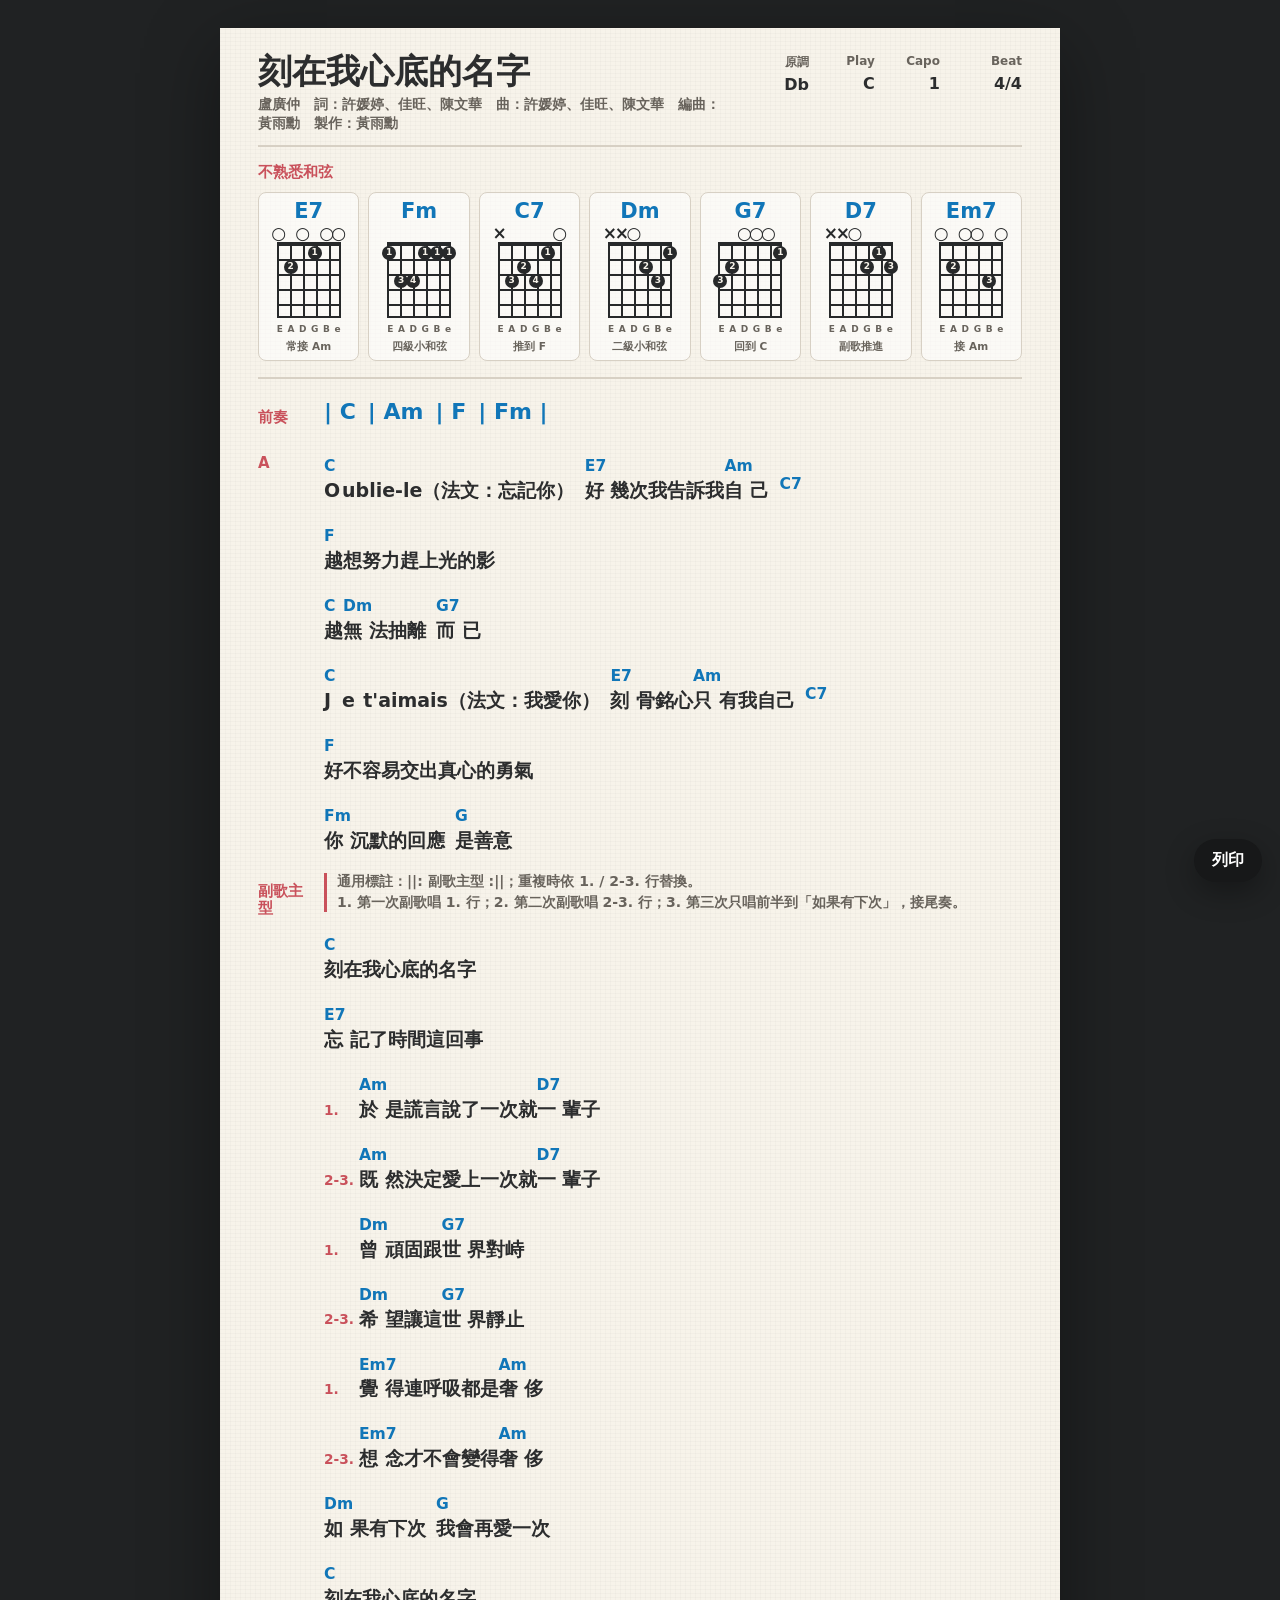
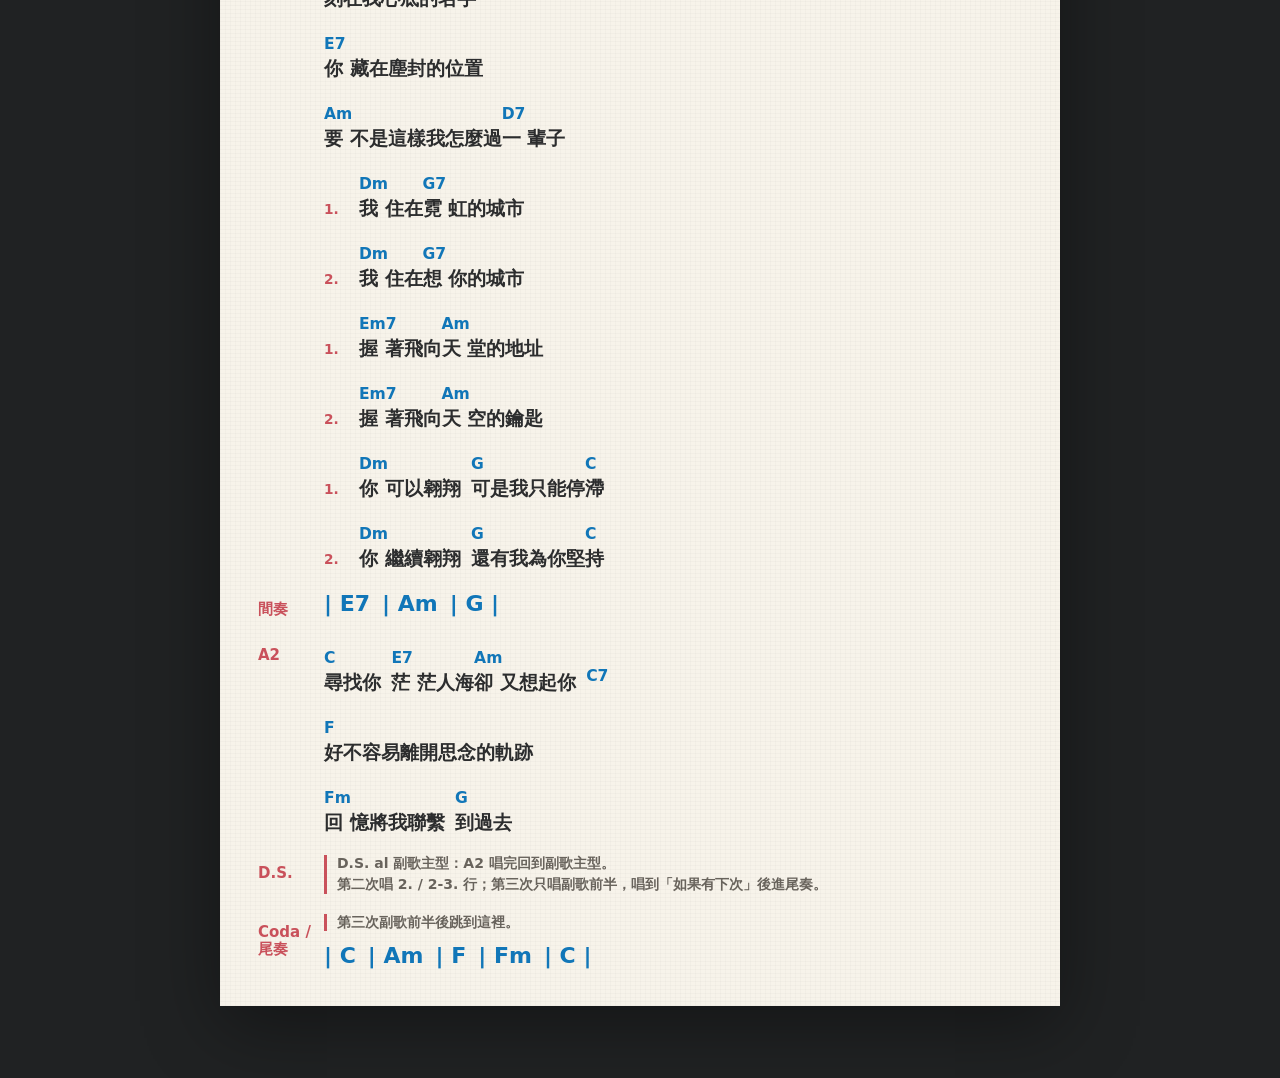
==== generated/engraved-name/song.html @ 5e091503 "Add compact engraved name chord chart" ====
<!doctype html>
<html lang="zh-Hant">
  <head>
    <meta charset="utf-8">
    <meta name="viewport" content="width=device-width, initial-scale=1">
    <title>刻在我心底的名字｜Trail 和弦譜</title>
    <style>
      :root {
        --page: #202223;
        --paper: #f7f3ea;
        --ink: #2c2d2e;
        --muted: #68635c;
        --chord: #1176b8;
        --rule: #d7d0c4;
        --section: #c9515b;
        font-family: "PingFang TC", "Noto Sans TC", "Microsoft JhengHei", system-ui, sans-serif;
      }
      * { box-sizing: border-box; }
      body { margin: 0; background: var(--page); color: var(--ink); }
      .page { display: flex; justify-content: center; min-height: 100vh; padding: 28px 16px 72px; }
      .chart {
        width: min(100%, 840px);
        min-height: 1120px;
        background:
          repeating-linear-gradient(0deg, rgba(0,0,0,.018) 0 1px, transparent 1px 4px),
          repeating-linear-gradient(90deg, rgba(0,0,0,.018) 0 1px, transparent 1px 5px),
          var(--paper);
        box-shadow: 0 20px 70px rgba(0,0,0,.38);
        padding: 34px 42px 48px;
      }
      .chart-header {
        display: flex;
        align-items: flex-start;
        justify-content: space-between;
        gap: 24px;
        border-bottom: 2px solid var(--rule);
        padding-bottom: 18px;
        margin-bottom: 24px;
      }
      h1, h2, p, dl, figure { margin: 0; }
      h1 { color: var(--ink); font-size: 40px; line-height: 1; letter-spacing: 0; }
      .chart-header p { margin-top: 10px; color: var(--muted); font-size: 16px; font-weight: 650; }
      .song-key { display: grid; grid-template-columns: repeat(4, auto); gap: 12px 18px; color: var(--muted); font-size: 14px; text-align: right; white-space: nowrap; }
      .song-key div { display: grid; gap: 4px; }
      .song-key dt { font-weight: 700; }
      .song-key dd { color: var(--ink); font-size: 17px; font-weight: 900; }
      .diagram-section { margin: 0 0 30px; border-bottom: 2px solid var(--rule); padding-bottom: 24px; }
      .diagram-section h2 { margin: 0 0 14px; color: var(--section); font-size: 16px; font-weight: 900; }
      .chord-sheet-grid { display: grid; grid-template-columns: repeat(auto-fit, minmax(92px, 1fr)); gap: 12px; }
      .chord-card { display: grid; justify-items: center; min-height: 168px; border: 1px solid var(--rule); border-radius: 8px; background: rgba(255,255,255,.58); padding: 12px 8px 10px; }
      .chord-card h3 { margin: 0 0 12px; color: var(--chord); font-size: 24px; font-weight: 900; line-height: 1; }
      .chord-card p { margin: 7px 0 0; color: var(--muted); font-size: 12px; font-weight: 760; line-height: 1.25; text-align: center; }
      .chord-diagram {
        --diagram-width: 78px;
        --diagram-height: 92px;
        --dot-size: 16px;
        position: relative;
        width: var(--diagram-width);
        height: var(--diagram-height);
        margin: 16px auto 22px;
        border-top: 4px solid #27292a;
        border-right: 2px solid #27292a;
        border-bottom: 2px solid #27292a;
        border-left: 2px solid #27292a;
        background:
          repeating-linear-gradient(to right, transparent 0 calc(20% - 1px), #27292a calc(20% - 1px) calc(20% + 1px), transparent calc(20% + 1px) 20%),
          repeating-linear-gradient(to bottom, transparent 0 calc(20% - 1px), #27292a calc(20% - 1px) calc(20% + 1px), transparent calc(20% + 1px) 20%);
      }
      .chord-diagram::after { content: "E   A   D   G   B   e"; position: absolute; right: -2px; bottom: -22px; left: -2px; color: var(--muted); font-size: 10px; font-weight: 760; letter-spacing: 0; text-align: justify; text-align-last: justify; }
      .dot, .open, .muted { position: absolute; left: 0; }
      .dot { display: grid; place-items: center; width: var(--dot-size); height: var(--dot-size); border-radius: 999px; background: #27292a; color: #f7f3ea; font-size: 10px; font-weight: 900; line-height: 1; transform: translate(-50%, -50%); }
      .open, .muted { top: -25px; color: #27292a; font-size: 20px; font-weight: 760; line-height: 1; transform: translateX(-50%); }
      .chord-diagram [style*="--s:1"] { left: 0%; }
      .chord-diagram [style*="--s:2"] { left: 20%; }
      .chord-diagram [style*="--s:3"] { left: 40%; }
      .chord-diagram [style*="--s:4"] { left: 60%; }
      .chord-diagram [style*="--s:5"] { left: 80%; }
      .chord-diagram [style*="--s:6"] { left: 100%; }
      .chord-diagram .dot[style*="--f:1"] { top: 10%; }
      .chord-diagram .dot[style*="--f:2"] { top: 30%; }
      .chord-diagram .dot[style*="--f:3"] { top: 50%; }
      .chord-diagram .dot[style*="--f:4"] { top: 70%; }
      .chord-diagram .dot[style*="--f:5"] { top: 90%; }
      .section { position: relative; display: grid; gap: 24px; margin-top: 34px; padding-left: 44px; }
      .section h2 { position: absolute; left: 0; top: 16px; color: var(--section); font-size: 18px; font-weight: 900; }
      .progression { display: flex; flex-wrap: wrap; gap: 20px; color: var(--chord); font-size: 24px; font-weight: 900; line-height: 1.2; }
      .section-notes { display: grid; gap: 6px; border-left: 3px solid var(--section); padding-left: 12px; color: var(--muted); font-size: 16px; font-weight: 760; line-height: 1.35; }
      .vocal-pair { display: grid; gap: 4px; }
      .lyric-line { position: relative; min-height: 54px; padding-top: 24px; color: var(--ink); font-size: 21px; font-weight: 760; line-height: 1.45; letter-spacing: 0; word-spacing: .16em; }
      .line-cue { display: inline-block; min-width: 2.8em; margin-right: .35em; color: var(--section); font-size: .72em; font-weight: 900; vertical-align: .08em; }
      .phrase-layout { padding-top: 0; }
      .lyric-phrase { display: inline-block; position: relative; margin-right: .9em; padding-top: 24px; }
      .jp-line { word-spacing: .05em; }
      .jp-line .hit { min-width: 1.08em; }
      .jp-line .hit[data-chord="C#dim7"],
      .jp-line .hit[data-chord="F#m7-5"],
      .jp-line .hit[data-chord="C#m7-5"] { min-width: 4.8em; }
      .jp-line .hit::before { font-size: .72em; top: -1.36em; }
      .romaji-line { color: var(--muted); font-size: 14px; font-weight: 760; line-height: 1.35; letter-spacing: 0; }
      .hit { position: relative; display: inline-block; min-width: .95em; word-spacing: 0; }
      .hit.medium-chord { min-width: 1.35em; }
      .hit.long-chord { min-width: 4.2em; }
      .hit::before { content: attr(data-chord); position: absolute; left: 0; top: -1.48em; color: var(--chord); font-size: .92em; font-weight: 900; line-height: 1; white-space: nowrap; }
      .hit.empty { width: 2.4em; }
      .matrix-figure { margin-top: 44px; border-top: 2px solid var(--rule); padding-top: 22px; }
      .matrix-figure img { display: block; width: 100%; height: auto; }
      .chart.compact { min-height: auto; padding: 26px 38px 36px; }
      .chart.compact .chart-header { padding-bottom: 12px; margin-bottom: 16px; }
      .chart.compact h1 { font-size: 34px; }
      .chart.compact .chart-header p { margin-top: 7px; font-size: 14px; line-height: 1.35; }
      .chart.compact .song-key { gap: 8px 14px; font-size: 12px; }
      .chart.compact .song-key dd { font-size: 16px; }
      .chart.compact .diagram-section { margin-bottom: 18px; padding-bottom: 16px; }
      .chart.compact .diagram-section h2 { margin-bottom: 10px; font-size: 15px; }
      .chart.compact .chord-sheet-grid { grid-template-columns: repeat(auto-fit, minmax(82px, 1fr)); gap: 9px; }
      .chart.compact .chord-card { min-height: 136px; padding: 8px 6px; }
      .chart.compact .chord-card h3 { margin-bottom: 8px; font-size: 21px; }
      .chart.compact .chord-card p { margin-top: 4px; font-size: 10.5px; line-height: 1.15; }
      .chart.compact .chord-diagram { --diagram-width: 64px; --diagram-height: 76px; --dot-size: 14px; margin: 12px auto 18px; }
      .chart.compact .chord-diagram::after { bottom: -18px; font-size: 9px; }
      .chart.compact .dot { font-size: 9px; }
      .chart.compact .open, .chart.compact .muted { top: -21px; font-size: 17px; }
      .chart.compact .section { gap: 12px; margin-top: 20px; padding-left: 66px; }
      .chart.compact .section h2 { top: 10px; width: 56px; font-size: 15px; line-height: 1.12; }
      .chart.compact .progression { gap: 12px; font-size: 22px; }
      .chart.compact .section-notes { gap: 4px; padding-left: 10px; font-size: 14px; line-height: 1.25; }
      .chart.compact .lyric-line { min-height: 36px; padding-top: 17px; font-size: 19px; line-height: 1.26; word-spacing: .09em; }
      .chart.compact .line-cue { min-width: 2.35em; margin-right: .2em; }
      .chart.compact .lyric-phrase { margin-right: .55em; padding-top: 17px; }
      .chart.compact .hit::before { top: -1.28em; font-size: .82em; }
      .chart.compact .hit.empty { width: 2em; }
      .toolbar { position: fixed; right: 18px; bottom: 18px; }
      button { border: 0; border-radius: 999px; background: #171819; color: white; cursor: pointer; font: inherit; font-weight: 850; padding: 11px 18px; box-shadow: 0 10px 30px rgba(0,0,0,.32); }
      @media (max-width: 720px) {
        .page { padding: 0 0 72px; }
        .chart { padding: 24px 22px 40px; }
        .chart.compact { padding: 22px 18px 34px; }
        .chart-header { display: grid; }
        .song-key { justify-content: start; text-align: left; }
        .chord-sheet-grid { grid-template-columns: repeat(2, minmax(0, 1fr)); }
        .section { padding-left: 0; }
        .section h2 { position: static; }
        .lyric-line { font-size: 18px; }
        .lyric-phrase { margin-right: .55em; padding-top: 22px; }
        .jp-line { word-spacing: 0; }
        .jp-line .hit { min-width: 1em; }
        .jp-line .hit[data-chord="C#dim7"],
        .jp-line .hit[data-chord="F#m7-5"],
        .jp-line .hit[data-chord="C#m7-5"] { min-width: 4.35em; }
        .jp-line .hit::before { font-size: .66em; }
        .hit.medium-chord { min-width: 1.18em; }
        .hit.long-chord { min-width: 3.7em; }
        .romaji-line { font-size: 12px; }
      }
      @page { size: A4 portrait; margin: 12mm; }
      @media print {
        body, .page { background: white; }
        .page { display: block; min-height: 0; padding: 0; }
        .chart { width: auto; min-height: 0; box-shadow: none; padding: 0; print-color-adjust: exact; -webkit-print-color-adjust: exact; }
        .toolbar { display: none; }
      }
    </style>
  </head>
  <body>
    <main class="page" aria-label="刻在我心底的名字 Trail 和弦譜">
      <article class="chart compact">
        <header class="chart-header">
          <div>
            <h1>刻在我心底的名字</h1>
            <p>盧廣仲　詞：許媛婷、佳旺、陳文華　曲：許媛婷、佳旺、陳文華　編曲：黃雨勳　製作：黃雨勳</p>
          </div>
          <dl class="song-key" aria-label="調性資訊"><div><dt>原調</dt><dd>Db</dd></div><div><dt>Play</dt><dd>C</dd></div><div><dt>Capo</dt><dd>1</dd></div><div><dt>Beat</dt><dd>4/4</dd></div></dl>
        </header>
        <section class="diagram-section"><h2>不熟悉和弦</h2><div class="chord-sheet-grid"><article class="chord-card"><h3>E7</h3><div class="chord-diagram" aria-label="E7 chord"><span class="open" style="--s:1">○</span><span class="open" style="--s:3">○</span><span class="open" style="--s:5">○</span><span class="open" style="--s:6">○</span><span class="dot" style="--s:2;--f:2">2</span><span class="dot" style="--s:4;--f:1">1</span></div><p>常接 Am</p></article><article class="chord-card"><h3>Fm</h3><div class="chord-diagram" aria-label="Fm chord"><span class="dot" style="--s:1;--f:1">1</span><span class="dot" style="--s:2;--f:3">3</span><span class="dot" style="--s:3;--f:3">4</span><span class="dot" style="--s:4;--f:1">1</span><span class="dot" style="--s:5;--f:1">1</span><span class="dot" style="--s:6;--f:1">1</span></div><p>四級小和弦</p></article><article class="chord-card"><h3>C7</h3><div class="chord-diagram" aria-label="C7 chord"><span class="muted" style="--s:1">×</span><span class="open" style="--s:6">○</span><span class="dot" style="--s:2;--f:3">3</span><span class="dot" style="--s:3;--f:2">2</span><span class="dot" style="--s:4;--f:3">4</span><span class="dot" style="--s:5;--f:1">1</span></div><p>推到 F</p></article><article class="chord-card"><h3>Dm</h3><div class="chord-diagram" aria-label="Dm chord"><span class="muted" style="--s:1">×</span><span class="muted" style="--s:2">×</span><span class="open" style="--s:3">○</span><span class="dot" style="--s:4;--f:2">2</span><span class="dot" style="--s:5;--f:3">3</span><span class="dot" style="--s:6;--f:1">1</span></div><p>二級小和弦</p></article><article class="chord-card"><h3>G7</h3><div class="chord-diagram" aria-label="G7 chord"><span class="open" style="--s:3">○</span><span class="open" style="--s:4">○</span><span class="open" style="--s:5">○</span><span class="dot" style="--s:1;--f:3">3</span><span class="dot" style="--s:2;--f:2">2</span><span class="dot" style="--s:6;--f:1">1</span></div><p>回到 C</p></article><article class="chord-card"><h3>D7</h3><div class="chord-diagram" aria-label="D7 chord"><span class="muted" style="--s:1">×</span><span class="muted" style="--s:2">×</span><span class="open" style="--s:3">○</span><span class="dot" style="--s:4;--f:2">2</span><span class="dot" style="--s:5;--f:1">1</span><span class="dot" style="--s:6;--f:2">3</span></div><p>副歌推進</p></article><article class="chord-card"><h3>Em7</h3><div class="chord-diagram" aria-label="Em7 chord"><span class="open" style="--s:1">○</span><span class="open" style="--s:3">○</span><span class="open" style="--s:4">○</span><span class="open" style="--s:6">○</span><span class="dot" style="--s:2;--f:2">2</span><span class="dot" style="--s:5;--f:3">3</span></div><p>接 Am</p></article></div></section>
        <section class="section"><h2>前奏</h2><p class="progression"><span>| C</span><span>| Am</span><span>| F</span><span>| Fm |</span></p></section><section class="section"><h2>A</h2><p class="lyric-line"><span class="lyric-phrase"><span class="hit" data-chord="C">O</span>ublie-le（法文：忘記你）</span><span class="lyric-phrase"><span class="hit medium-chord" data-chord="E7">好</span>幾次我告訴我<span class="hit medium-chord" data-chord="Am">自</span>己</span><span class="hit empty" data-chord="C7"></span></p><p class="lyric-line"><span class="lyric-phrase"><span class="hit" data-chord="F">越</span>想努力趕上光的影</span></p><p class="lyric-line"><span class="lyric-phrase"><span class="hit" data-chord="C">越</span><span class="hit medium-chord" data-chord="Dm">無</span>法抽離</span><span class="lyric-phrase"><span class="hit medium-chord" data-chord="G7">而</span>已</span></p><p class="lyric-line"><span class="lyric-phrase"><span class="hit" data-chord="C">J</span>e t&#x27;aimais（法文：我愛你）</span><span class="lyric-phrase"><span class="hit medium-chord" data-chord="E7">刻</span>骨銘心<span class="hit medium-chord" data-chord="Am">只</span>有我自己</span><span class="hit empty" data-chord="C7"></span></p><p class="lyric-line"><span class="lyric-phrase"><span class="hit" data-chord="F">好</span>不容易交出真心的勇氣</span></p><p class="lyric-line"><span class="lyric-phrase"><span class="hit medium-chord" data-chord="Fm">你</span>沉默的回應</span><span class="lyric-phrase"><span class="hit" data-chord="G">是</span>善意</span></p></section><section class="section"><h2>副歌主型</h2><div class="section-notes"><p>通用標註：||: 副歌主型 :||；重複時依 1. / 2-3. 行替換。</p><p>1. 第一次副歌唱 1. 行；2. 第二次副歌唱 2-3. 行；3. 第三次只唱前半到「如果有下次」，接尾奏。</p></div><p class="lyric-line"><span class="lyric-phrase"><span class="hit" data-chord="C">刻</span>在我心底的名字</span></p><p class="lyric-line"><span class="lyric-phrase"><span class="hit medium-chord" data-chord="E7">忘</span>記了時間這回事</span></p><p class="lyric-line"><span class="line-cue">1.</span><span class="lyric-phrase"><span class="hit medium-chord" data-chord="Am">於</span>是謊言說了一次就<span class="hit medium-chord" data-chord="D7">一</span>輩子</span></p><p class="lyric-line"><span class="line-cue">2-3.</span><span class="lyric-phrase"><span class="hit medium-chord" data-chord="Am">既</span>然決定愛上一次就<span class="hit medium-chord" data-chord="D7">一</span>輩子</span></p><p class="lyric-line"><span class="line-cue">1.</span><span class="lyric-phrase"><span class="hit medium-chord" data-chord="Dm">曾</span>頑固跟<span class="hit medium-chord" data-chord="G7">世</span>界對峙</span></p><p class="lyric-line"><span class="line-cue">2-3.</span><span class="lyric-phrase"><span class="hit medium-chord" data-chord="Dm">希</span>望讓這<span class="hit medium-chord" data-chord="G7">世</span>界靜止</span></p><p class="lyric-line"><span class="line-cue">1.</span><span class="lyric-phrase"><span class="hit medium-chord" data-chord="Em7">覺</span>得連呼吸都是<span class="hit medium-chord" data-chord="Am">奢</span>侈</span></p><p class="lyric-line"><span class="line-cue">2-3.</span><span class="lyric-phrase"><span class="hit medium-chord" data-chord="Em7">想</span>念才不會變得<span class="hit medium-chord" data-chord="Am">奢</span>侈</span></p><p class="lyric-line"><span class="lyric-phrase"><span class="hit medium-chord" data-chord="Dm">如</span>果有下次</span><span class="lyric-phrase"><span class="hit" data-chord="G">我</span>會再愛一次</span></p><p class="lyric-line"><span class="lyric-phrase"><span class="hit" data-chord="C">刻</span>在我心底的名字</span></p><p class="lyric-line"><span class="lyric-phrase"><span class="hit medium-chord" data-chord="E7">你</span>藏在塵封的位置</span></p><p class="lyric-line"><span class="lyric-phrase"><span class="hit medium-chord" data-chord="Am">要</span>不是這樣我怎麼過<span class="hit medium-chord" data-chord="D7">一</span>輩子</span></p><p class="lyric-line"><span class="line-cue">1.</span><span class="lyric-phrase"><span class="hit medium-chord" data-chord="Dm">我</span>住在<span class="hit medium-chord" data-chord="G7">霓</span>虹的城市</span></p><p class="lyric-line"><span class="line-cue">2.</span><span class="lyric-phrase"><span class="hit medium-chord" data-chord="Dm">我</span>住在<span class="hit medium-chord" data-chord="G7">想</span>你的城市</span></p><p class="lyric-line"><span class="line-cue">1.</span><span class="lyric-phrase"><span class="hit medium-chord" data-chord="Em7">握</span>著飛向<span class="hit medium-chord" data-chord="Am">天</span>堂的地址</span></p><p class="lyric-line"><span class="line-cue">2.</span><span class="lyric-phrase"><span class="hit medium-chord" data-chord="Em7">握</span>著飛向<span class="hit medium-chord" data-chord="Am">天</span>空的鑰匙</span></p><p class="lyric-line"><span class="line-cue">1.</span><span class="lyric-phrase"><span class="hit medium-chord" data-chord="Dm">你</span>可以翱翔</span><span class="lyric-phrase"><span class="hit" data-chord="G">可</span>是我只能停<span class="hit" data-chord="C">滯</span></span></p><p class="lyric-line"><span class="line-cue">2.</span><span class="lyric-phrase"><span class="hit medium-chord" data-chord="Dm">你</span>繼續翱翔</span><span class="lyric-phrase"><span class="hit" data-chord="G">還</span>有我為你堅<span class="hit" data-chord="C">持</span></span></p></section><section class="section"><h2>間奏</h2><p class="progression"><span>| E7</span><span>| Am</span><span>| G |</span></p></section><section class="section"><h2>A2</h2><p class="lyric-line"><span class="lyric-phrase"><span class="hit" data-chord="C">尋</span>找你</span><span class="lyric-phrase"><span class="hit medium-chord" data-chord="E7">茫</span>茫人海<span class="hit medium-chord" data-chord="Am">卻</span>又想起你</span><span class="hit empty" data-chord="C7"></span></p><p class="lyric-line"><span class="lyric-phrase"><span class="hit" data-chord="F">好</span>不容易離開思念的軌跡</span></p><p class="lyric-line"><span class="lyric-phrase"><span class="hit medium-chord" data-chord="Fm">回</span>憶將我聯繫</span><span class="lyric-phrase"><span class="hit" data-chord="G">到</span>過去</span></p></section><section class="section"><h2>D.S.</h2><div class="section-notes"><p>D.S. al 副歌主型：A2 唱完回到副歌主型。</p><p>第二次唱 2. / 2-3. 行；第三次只唱副歌前半，唱到「如果有下次」後進尾奏。</p></div></section><section class="section"><h2>Coda / 尾奏</h2><div class="section-notes"><p>第三次副歌前半後跳到這裡。</p></div><p class="progression"><span>| C</span><span>| Am</span><span>| F</span><span>| Fm</span><span>| C |</span></p></section>

      </article>
      <nav class="toolbar" aria-label="工具列"><button type="button" onclick="window.print()">列印</button></nav>
    </main>
  </body>
</html>
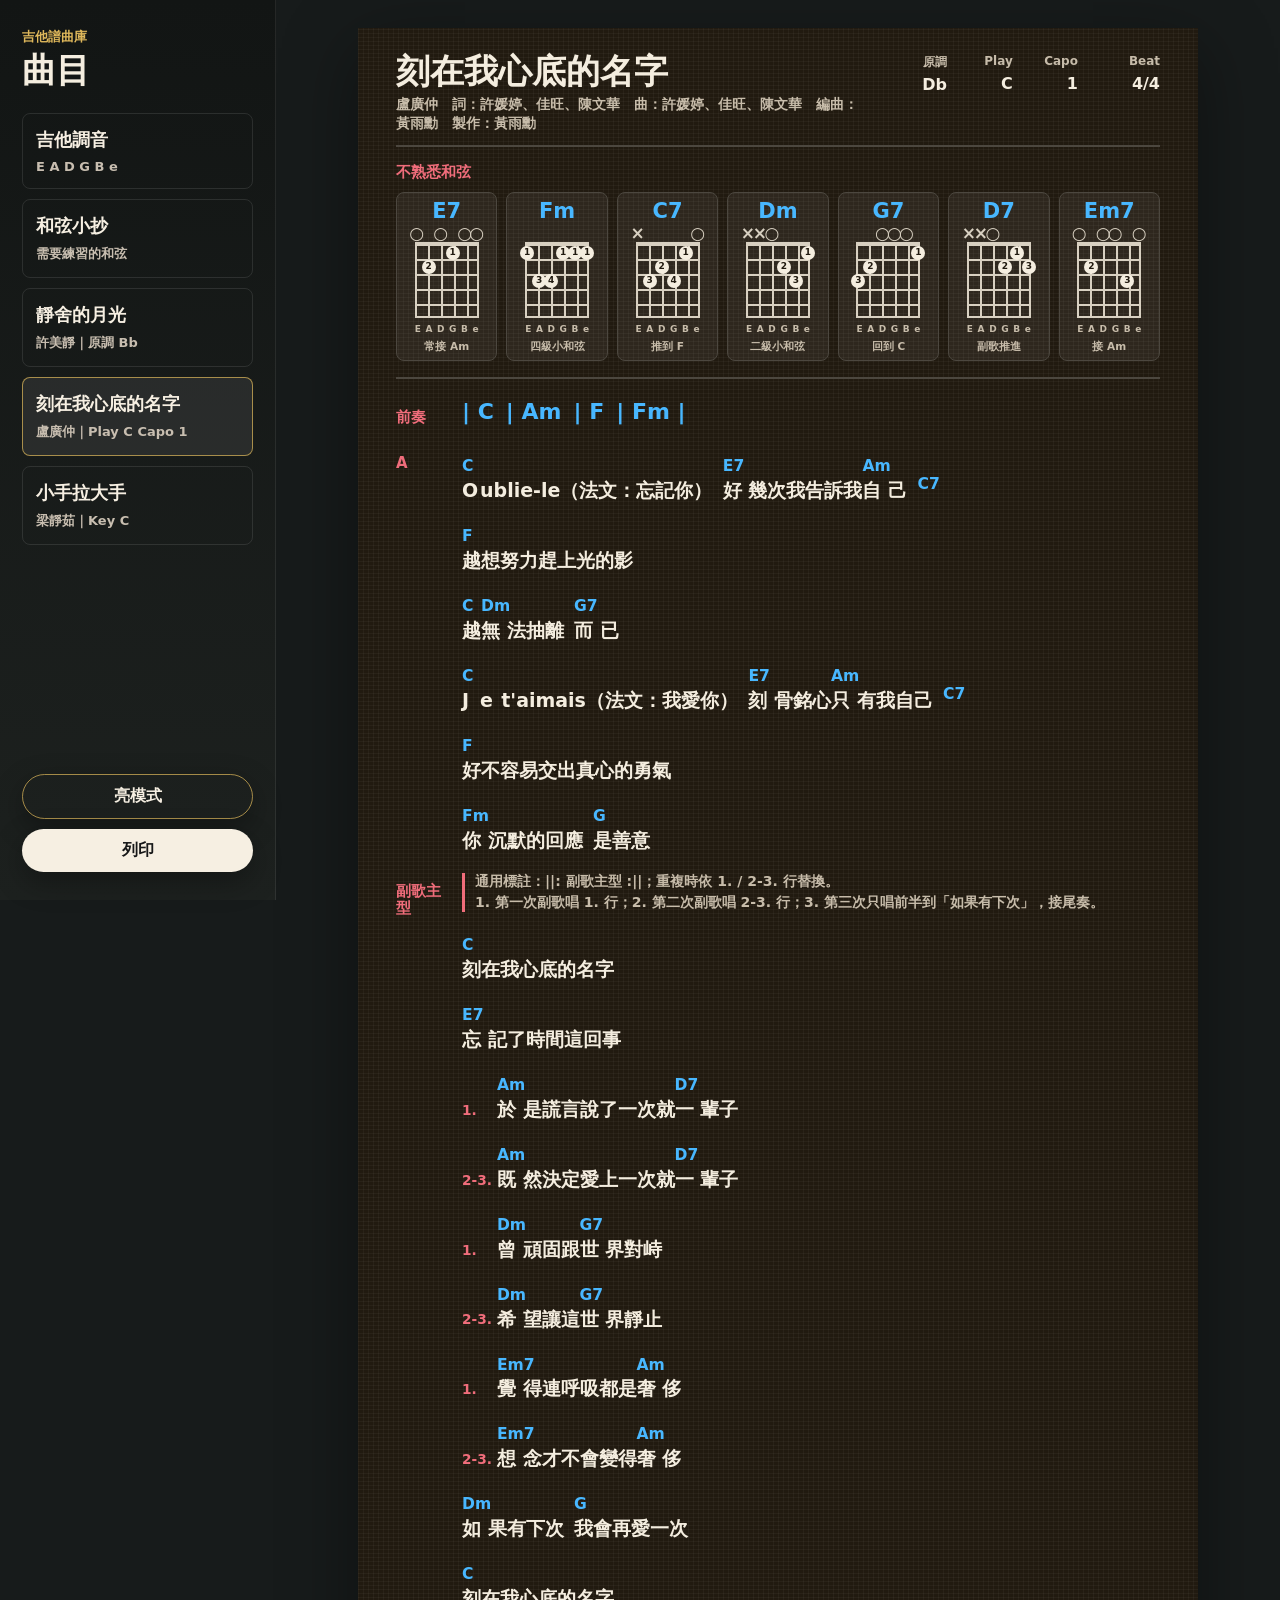
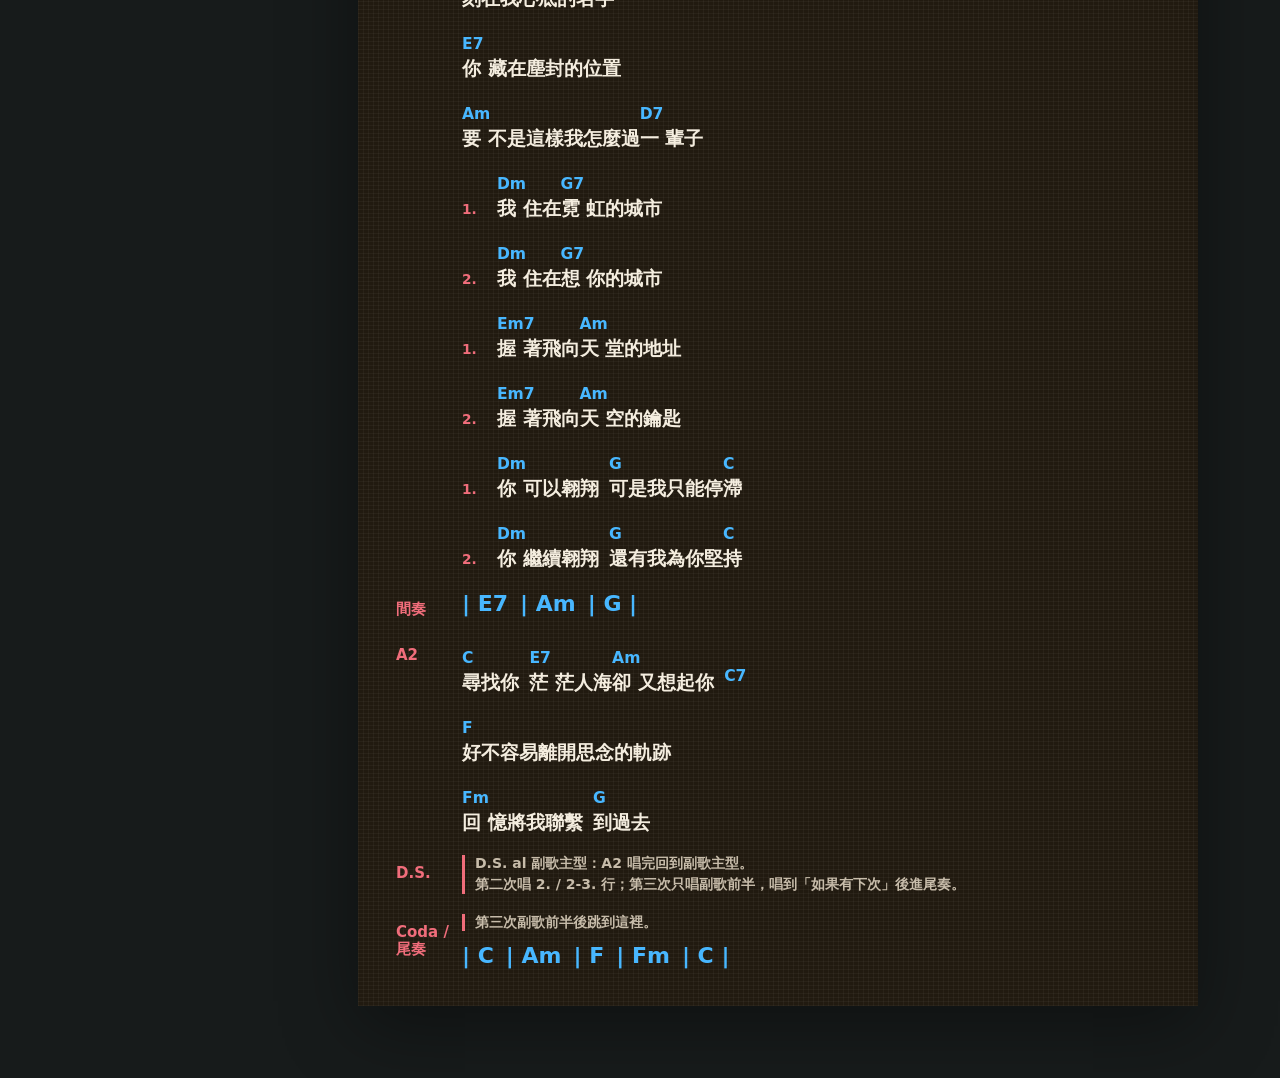
==== commit 106bf165: "Add theme toggle and generated song navigation" ====
--- a/generated/engraved-name/song.html
+++ b/generated/engraved-name/song.html
@@ -1,31 +1,97 @@
 <!doctype html>
-<html lang="zh-Hant">
+<html lang="zh-Hant" data-theme="dark">
   <head>
     <meta charset="utf-8">
     <meta name="viewport" content="width=device-width, initial-scale=1">
     <title>刻在我心底的名字｜Trail 和弦譜</title>
+    <script>
+      (() => {
+        try {
+          document.documentElement.dataset.theme = localStorage.getItem("guitar-score-theme") || "dark";
+        } catch (error) {
+          document.documentElement.dataset.theme = "dark";
+        }
+      })();
+    </script>
     <style>
       :root {
-        --page: #202223;
-        --paper: #f7f3ea;
+        color-scheme: dark;
+        --page: #171b1b;
+        --sidebar: #121514;
+        --sidebar-soft: #1d211f;
+        --paper: #211a10;
+        --ink: #f4eddf;
+        --muted: #c7bcaa;
+        --chord: #48b7ff;
+        --rule: #4c473f;
+        --section: #f06d7b;
+        --accent: #dfb85b;
+        --sidebar-text: #f6efe2;
+        --sidebar-muted: #c8beb0;
+        --sidebar-border: rgba(255,255,255,.08);
+        --link-border: rgba(255,255,255,.1);
+        --link-hover-bg: rgba(255,255,255,.08);
+        --link-active-border: rgba(223,184,91,.7);
+        --button-bg: #f6efe2;
+        --button-ink: #171819;
+        --paper-grid: rgba(255,255,255,.035);
+        --chart-shadow: 0 20px 70px rgba(0,0,0,.38);
+        --card-bg: rgba(255,255,255,.06);
+        --diagram-line: #d8d0c1;
+        --diagram-dot: #f4eddf;
+        --diagram-dot-ink: #211a10;
+        font-family: "PingFang TC", "Noto Sans TC", "Microsoft JhengHei", system-ui, sans-serif;
+      }
+      :root[data-theme="light"] {
+        color-scheme: light;
+        --page: #ece7dc;
+        --sidebar: #f8f3e9;
+        --sidebar-soft: #fffaf1;
+        --paper: #fffaf0;
         --ink: #2c2d2e;
         --muted: #68635c;
         --chord: #1176b8;
         --rule: #d7d0c4;
         --section: #c9515b;
-        font-family: "PingFang TC", "Noto Sans TC", "Microsoft JhengHei", system-ui, sans-serif;
+        --accent: #a57920;
+        --sidebar-text: #2c2d2e;
+        --sidebar-muted: #6b6257;
+        --sidebar-border: rgba(44,45,46,.1);
+        --link-border: rgba(44,45,46,.12);
+        --link-hover-bg: rgba(223,184,91,.15);
+        --link-active-border: rgba(165,121,32,.7);
+        --button-bg: #171819;
+        --button-ink: #fffaf0;
+        --paper-grid: rgba(0,0,0,.022);
+        --chart-shadow: 0 20px 70px rgba(44,45,46,.22);
+        --card-bg: rgba(255,255,255,.68);
+        --diagram-line: #27292a;
+        --diagram-dot: #27292a;
+        --diagram-dot-ink: #f7f3ea;
       }
       * { box-sizing: border-box; }
       body { margin: 0; background: var(--page); color: var(--ink); }
+      .app-shell { display: grid; grid-template-columns: 276px minmax(0, 1fr); min-height: 100vh; }
+      .song-sidebar { position: sticky; top: 0; display: flex; flex-direction: column; gap: 26px; height: 100vh; padding: 28px 22px; background: linear-gradient(180deg, var(--sidebar), var(--sidebar-soft)); border-right: 1px solid var(--sidebar-border); color: var(--sidebar-text); }
+      .brand p, .brand h1, .song-link span, .song-link small { margin: 0; }
+      .brand p { color: var(--accent); font-size: 13px; font-weight: 850; }
+      .brand h1 { margin-top: 7px; font-size: 34px; line-height: 1; }
+      .song-list { display: grid; gap: 10px; }
+      .song-link { display: grid; gap: 7px; border: 1px solid var(--link-border); border-radius: 8px; color: inherit; padding: 14px 13px; text-decoration: none; transition: background 150ms ease, border-color 150ms ease, transform 150ms ease; }
+      .song-link:hover, .song-link:focus-visible, .song-link.is-active { background: var(--link-hover-bg); border-color: var(--link-active-border); }
+      .song-link:hover { transform: translateY(-1px); }
+      .song-link span { font-size: 18px; font-weight: 900; }
+      .song-link small { color: var(--sidebar-muted); font-size: 13px; font-weight: 700; }
+      .sidebar-actions { margin-top: auto; display: grid; gap: 10px; }
       .page { display: flex; justify-content: center; min-height: 100vh; padding: 28px 16px 72px; }
       .chart {
         width: min(100%, 840px);
         min-height: 1120px;
         background:
-          repeating-linear-gradient(0deg, rgba(0,0,0,.018) 0 1px, transparent 1px 4px),
-          repeating-linear-gradient(90deg, rgba(0,0,0,.018) 0 1px, transparent 1px 5px),
+          repeating-linear-gradient(0deg, var(--paper-grid) 0 1px, transparent 1px 4px),
+          repeating-linear-gradient(90deg, var(--paper-grid) 0 1px, transparent 1px 5px),
           var(--paper);
-        box-shadow: 0 20px 70px rgba(0,0,0,.38);
+        box-shadow: var(--chart-shadow);
         padding: 34px 42px 48px;
       }
       .chart-header {
@@ -47,7 +113,7 @@
       .diagram-section { margin: 0 0 30px; border-bottom: 2px solid var(--rule); padding-bottom: 24px; }
       .diagram-section h2 { margin: 0 0 14px; color: var(--section); font-size: 16px; font-weight: 900; }
       .chord-sheet-grid { display: grid; grid-template-columns: repeat(auto-fit, minmax(92px, 1fr)); gap: 12px; }
-      .chord-card { display: grid; justify-items: center; min-height: 168px; border: 1px solid var(--rule); border-radius: 8px; background: rgba(255,255,255,.58); padding: 12px 8px 10px; }
+      .chord-card { display: grid; justify-items: center; min-height: 168px; border: 1px solid var(--rule); border-radius: 8px; background: var(--card-bg); padding: 12px 8px 10px; }
       .chord-card h3 { margin: 0 0 12px; color: var(--chord); font-size: 24px; font-weight: 900; line-height: 1; }
       .chord-card p { margin: 7px 0 0; color: var(--muted); font-size: 12px; font-weight: 760; line-height: 1.25; text-align: center; }
       .chord-diagram {
@@ -58,18 +124,18 @@
         width: var(--diagram-width);
         height: var(--diagram-height);
         margin: 16px auto 22px;
-        border-top: 4px solid #27292a;
-        border-right: 2px solid #27292a;
-        border-bottom: 2px solid #27292a;
-        border-left: 2px solid #27292a;
+        border-top: 4px solid var(--diagram-line);
+        border-right: 2px solid var(--diagram-line);
+        border-bottom: 2px solid var(--diagram-line);
+        border-left: 2px solid var(--diagram-line);
         background:
-          repeating-linear-gradient(to right, transparent 0 calc(20% - 1px), #27292a calc(20% - 1px) calc(20% + 1px), transparent calc(20% + 1px) 20%),
-          repeating-linear-gradient(to bottom, transparent 0 calc(20% - 1px), #27292a calc(20% - 1px) calc(20% + 1px), transparent calc(20% + 1px) 20%);
+          repeating-linear-gradient(to right, transparent 0 calc(20% - 1px), var(--diagram-line) calc(20% - 1px) calc(20% + 1px), transparent calc(20% + 1px) 20%),
+          repeating-linear-gradient(to bottom, transparent 0 calc(20% - 1px), var(--diagram-line) calc(20% - 1px) calc(20% + 1px), transparent calc(20% + 1px) 20%);
       }
       .chord-diagram::after { content: "E   A   D   G   B   e"; position: absolute; right: -2px; bottom: -22px; left: -2px; color: var(--muted); font-size: 10px; font-weight: 760; letter-spacing: 0; text-align: justify; text-align-last: justify; }
       .dot, .open, .muted { position: absolute; left: 0; }
-      .dot { display: grid; place-items: center; width: var(--dot-size); height: var(--dot-size); border-radius: 999px; background: #27292a; color: #f7f3ea; font-size: 10px; font-weight: 900; line-height: 1; transform: translate(-50%, -50%); }
-      .open, .muted { top: -25px; color: #27292a; font-size: 20px; font-weight: 760; line-height: 1; transform: translateX(-50%); }
+      .dot { display: grid; place-items: center; width: var(--dot-size); height: var(--dot-size); border-radius: 999px; background: var(--diagram-dot); color: var(--diagram-dot-ink); font-size: 10px; font-weight: 900; line-height: 1; transform: translate(-50%, -50%); }
+      .open, .muted { top: -25px; color: var(--diagram-line); font-size: 20px; font-weight: 760; line-height: 1; transform: translateX(-50%); }
       .chord-diagram [style*="--s:1"] { left: 0%; }
       .chord-diagram [style*="--s:2"] { left: 20%; }
       .chord-diagram [style*="--s:3"] { left: 40%; }
@@ -129,9 +195,12 @@
       .chart.compact .lyric-phrase { margin-right: .55em; padding-top: 17px; }
       .chart.compact .hit::before { top: -1.28em; font-size: .82em; }
       .chart.compact .hit.empty { width: 2em; }
-      .toolbar { position: fixed; right: 18px; bottom: 18px; }
-      button { border: 0; border-radius: 999px; background: #171819; color: white; cursor: pointer; font: inherit; font-weight: 850; padding: 11px 18px; box-shadow: 0 10px 30px rgba(0,0,0,.32); }
+      .toolbar { position: fixed; right: 18px; bottom: 18px; display: flex; gap: 10px; }
+      button { border: 0; border-radius: 999px; background: var(--button-bg); color: var(--button-ink); cursor: pointer; font: inherit; font-weight: 850; padding: 11px 18px; box-shadow: 0 10px 30px rgba(0,0,0,.32); }
+      .theme-toggle { border: 1px solid var(--link-active-border); background: transparent; color: var(--sidebar-text); }
       @media (max-width: 720px) {
+        .app-shell { display: block; }
+        .song-sidebar { position: static; height: auto; }
         .page { padding: 0 0 72px; }
         .chart { padding: 24px 22px 40px; }
         .chart.compact { padding: 22px 18px 34px; }
@@ -155,6 +224,8 @@
       @page { size: A4 portrait; margin: 12mm; }
       @media print {
         body, .page { background: white; }
+        .app-shell, .page { display: block; min-height: 0; padding: 0; }
+        .song-sidebar { display: none; }
         .page { display: block; min-height: 0; padding: 0; }
         .chart { width: auto; min-height: 0; box-shadow: none; padding: 0; print-color-adjust: exact; -webkit-print-color-adjust: exact; }
         .toolbar { display: none; }
@@ -162,6 +233,8 @@
     </style>
   </head>
   <body>
+    <div class="app-shell">
+    <aside class="song-sidebar" aria-label="曲目"><div class="brand"><p>吉他譜曲庫</p><h1>曲目</h1></div><nav class="song-list"><a class="song-link" href="../../index.html#guitar-tuning"><span>吉他調音</span><small>E A D G B e</small></a><a class="song-link" href="../../index.html#chord-cheatsheet"><span>和弦小抄</span><small>需要練習的和弦</small></a><a class="song-link" href="../../index.html#city-moon"><span>靜舍的月光</span><small>許美靜｜原調 Bb</small></a><a class="song-link is-active" href="./song.html"><span>刻在我心底的名字</span><small>盧廣仲｜Play C Capo 1</small></a><a class="song-link" href="../../index.html#little-hand"><span>小手拉大手</span><small>梁靜茹｜Key C</small></a></nav><div class="sidebar-actions"><button class="theme-toggle" type="button" data-theme-toggle aria-pressed="true">亮模式</button><button class="print-button" type="button" onclick="window.print()">列印</button></div></aside>
     <main class="page" aria-label="刻在我心底的名字 Trail 和弦譜">
       <article class="chart compact">
         <header class="chart-header">
@@ -173,9 +246,31 @@
         </header>
         <section class="diagram-section"><h2>不熟悉和弦</h2><div class="chord-sheet-grid"><article class="chord-card"><h3>E7</h3><div class="chord-diagram" aria-label="E7 chord"><span class="open" style="--s:1">○</span><span class="open" style="--s:3">○</span><span class="open" style="--s:5">○</span><span class="open" style="--s:6">○</span><span class="dot" style="--s:2;--f:2">2</span><span class="dot" style="--s:4;--f:1">1</span></div><p>常接 Am</p></article><article class="chord-card"><h3>Fm</h3><div class="chord-diagram" aria-label="Fm chord"><span class="dot" style="--s:1;--f:1">1</span><span class="dot" style="--s:2;--f:3">3</span><span class="dot" style="--s:3;--f:3">4</span><span class="dot" style="--s:4;--f:1">1</span><span class="dot" style="--s:5;--f:1">1</span><span class="dot" style="--s:6;--f:1">1</span></div><p>四級小和弦</p></article><article class="chord-card"><h3>C7</h3><div class="chord-diagram" aria-label="C7 chord"><span class="muted" style="--s:1">×</span><span class="open" style="--s:6">○</span><span class="dot" style="--s:2;--f:3">3</span><span class="dot" style="--s:3;--f:2">2</span><span class="dot" style="--s:4;--f:3">4</span><span class="dot" style="--s:5;--f:1">1</span></div><p>推到 F</p></article><article class="chord-card"><h3>Dm</h3><div class="chord-diagram" aria-label="Dm chord"><span class="muted" style="--s:1">×</span><span class="muted" style="--s:2">×</span><span class="open" style="--s:3">○</span><span class="dot" style="--s:4;--f:2">2</span><span class="dot" style="--s:5;--f:3">3</span><span class="dot" style="--s:6;--f:1">1</span></div><p>二級小和弦</p></article><article class="chord-card"><h3>G7</h3><div class="chord-diagram" aria-label="G7 chord"><span class="open" style="--s:3">○</span><span class="open" style="--s:4">○</span><span class="open" style="--s:5">○</span><span class="dot" style="--s:1;--f:3">3</span><span class="dot" style="--s:2;--f:2">2</span><span class="dot" style="--s:6;--f:1">1</span></div><p>回到 C</p></article><article class="chord-card"><h3>D7</h3><div class="chord-diagram" aria-label="D7 chord"><span class="muted" style="--s:1">×</span><span class="muted" style="--s:2">×</span><span class="open" style="--s:3">○</span><span class="dot" style="--s:4;--f:2">2</span><span class="dot" style="--s:5;--f:1">1</span><span class="dot" style="--s:6;--f:2">3</span></div><p>副歌推進</p></article><article class="chord-card"><h3>Em7</h3><div class="chord-diagram" aria-label="Em7 chord"><span class="open" style="--s:1">○</span><span class="open" style="--s:3">○</span><span class="open" style="--s:4">○</span><span class="open" style="--s:6">○</span><span class="dot" style="--s:2;--f:2">2</span><span class="dot" style="--s:5;--f:3">3</span></div><p>接 Am</p></article></div></section>
         <section class="section"><h2>前奏</h2><p class="progression"><span>| C</span><span>| Am</span><span>| F</span><span>| Fm |</span></p></section><section class="section"><h2>A</h2><p class="lyric-line"><span class="lyric-phrase"><span class="hit" data-chord="C">O</span>ublie-le（法文：忘記你）</span><span class="lyric-phrase"><span class="hit medium-chord" data-chord="E7">好</span>幾次我告訴我<span class="hit medium-chord" data-chord="Am">自</span>己</span><span class="hit empty" data-chord="C7"></span></p><p class="lyric-line"><span class="lyric-phrase"><span class="hit" data-chord="F">越</span>想努力趕上光的影</span></p><p class="lyric-line"><span class="lyric-phrase"><span class="hit" data-chord="C">越</span><span class="hit medium-chord" data-chord="Dm">無</span>法抽離</span><span class="lyric-phrase"><span class="hit medium-chord" data-chord="G7">而</span>已</span></p><p class="lyric-line"><span class="lyric-phrase"><span class="hit" data-chord="C">J</span>e t&#x27;aimais（法文：我愛你）</span><span class="lyric-phrase"><span class="hit medium-chord" data-chord="E7">刻</span>骨銘心<span class="hit medium-chord" data-chord="Am">只</span>有我自己</span><span class="hit empty" data-chord="C7"></span></p><p class="lyric-line"><span class="lyric-phrase"><span class="hit" data-chord="F">好</span>不容易交出真心的勇氣</span></p><p class="lyric-line"><span class="lyric-phrase"><span class="hit medium-chord" data-chord="Fm">你</span>沉默的回應</span><span class="lyric-phrase"><span class="hit" data-chord="G">是</span>善意</span></p></section><section class="section"><h2>副歌主型</h2><div class="section-notes"><p>通用標註：||: 副歌主型 :||；重複時依 1. / 2-3. 行替換。</p><p>1. 第一次副歌唱 1. 行；2. 第二次副歌唱 2-3. 行；3. 第三次只唱前半到「如果有下次」，接尾奏。</p></div><p class="lyric-line"><span class="lyric-phrase"><span class="hit" data-chord="C">刻</span>在我心底的名字</span></p><p class="lyric-line"><span class="lyric-phrase"><span class="hit medium-chord" data-chord="E7">忘</span>記了時間這回事</span></p><p class="lyric-line"><span class="line-cue">1.</span><span class="lyric-phrase"><span class="hit medium-chord" data-chord="Am">於</span>是謊言說了一次就<span class="hit medium-chord" data-chord="D7">一</span>輩子</span></p><p class="lyric-line"><span class="line-cue">2-3.</span><span class="lyric-phrase"><span class="hit medium-chord" data-chord="Am">既</span>然決定愛上一次就<span class="hit medium-chord" data-chord="D7">一</span>輩子</span></p><p class="lyric-line"><span class="line-cue">1.</span><span class="lyric-phrase"><span class="hit medium-chord" data-chord="Dm">曾</span>頑固跟<span class="hit medium-chord" data-chord="G7">世</span>界對峙</span></p><p class="lyric-line"><span class="line-cue">2-3.</span><span class="lyric-phrase"><span class="hit medium-chord" data-chord="Dm">希</span>望讓這<span class="hit medium-chord" data-chord="G7">世</span>界靜止</span></p><p class="lyric-line"><span class="line-cue">1.</span><span class="lyric-phrase"><span class="hit medium-chord" data-chord="Em7">覺</span>得連呼吸都是<span class="hit medium-chord" data-chord="Am">奢</span>侈</span></p><p class="lyric-line"><span class="line-cue">2-3.</span><span class="lyric-phrase"><span class="hit medium-chord" data-chord="Em7">想</span>念才不會變得<span class="hit medium-chord" data-chord="Am">奢</span>侈</span></p><p class="lyric-line"><span class="lyric-phrase"><span class="hit medium-chord" data-chord="Dm">如</span>果有下次</span><span class="lyric-phrase"><span class="hit" data-chord="G">我</span>會再愛一次</span></p><p class="lyric-line"><span class="lyric-phrase"><span class="hit" data-chord="C">刻</span>在我心底的名字</span></p><p class="lyric-line"><span class="lyric-phrase"><span class="hit medium-chord" data-chord="E7">你</span>藏在塵封的位置</span></p><p class="lyric-line"><span class="lyric-phrase"><span class="hit medium-chord" data-chord="Am">要</span>不是這樣我怎麼過<span class="hit medium-chord" data-chord="D7">一</span>輩子</span></p><p class="lyric-line"><span class="line-cue">1.</span><span class="lyric-phrase"><span class="hit medium-chord" data-chord="Dm">我</span>住在<span class="hit medium-chord" data-chord="G7">霓</span>虹的城市</span></p><p class="lyric-line"><span class="line-cue">2.</span><span class="lyric-phrase"><span class="hit medium-chord" data-chord="Dm">我</span>住在<span class="hit medium-chord" data-chord="G7">想</span>你的城市</span></p><p class="lyric-line"><span class="line-cue">1.</span><span class="lyric-phrase"><span class="hit medium-chord" data-chord="Em7">握</span>著飛向<span class="hit medium-chord" data-chord="Am">天</span>堂的地址</span></p><p class="lyric-line"><span class="line-cue">2.</span><span class="lyric-phrase"><span class="hit medium-chord" data-chord="Em7">握</span>著飛向<span class="hit medium-chord" data-chord="Am">天</span>空的鑰匙</span></p><p class="lyric-line"><span class="line-cue">1.</span><span class="lyric-phrase"><span class="hit medium-chord" data-chord="Dm">你</span>可以翱翔</span><span class="lyric-phrase"><span class="hit" data-chord="G">可</span>是我只能停<span class="hit" data-chord="C">滯</span></span></p><p class="lyric-line"><span class="line-cue">2.</span><span class="lyric-phrase"><span class="hit medium-chord" data-chord="Dm">你</span>繼續翱翔</span><span class="lyric-phrase"><span class="hit" data-chord="G">還</span>有我為你堅<span class="hit" data-chord="C">持</span></span></p></section><section class="section"><h2>間奏</h2><p class="progression"><span>| E7</span><span>| Am</span><span>| G |</span></p></section><section class="section"><h2>A2</h2><p class="lyric-line"><span class="lyric-phrase"><span class="hit" data-chord="C">尋</span>找你</span><span class="lyric-phrase"><span class="hit medium-chord" data-chord="E7">茫</span>茫人海<span class="hit medium-chord" data-chord="Am">卻</span>又想起你</span><span class="hit empty" data-chord="C7"></span></p><p class="lyric-line"><span class="lyric-phrase"><span class="hit" data-chord="F">好</span>不容易離開思念的軌跡</span></p><p class="lyric-line"><span class="lyric-phrase"><span class="hit medium-chord" data-chord="Fm">回</span>憶將我聯繫</span><span class="lyric-phrase"><span class="hit" data-chord="G">到</span>過去</span></p></section><section class="section"><h2>D.S.</h2><div class="section-notes"><p>D.S. al 副歌主型：A2 唱完回到副歌主型。</p><p>第二次唱 2. / 2-3. 行；第三次只唱副歌前半，唱到「如果有下次」後進尾奏。</p></div></section><section class="section"><h2>Coda / 尾奏</h2><div class="section-notes"><p>第三次副歌前半後跳到這裡。</p></div><p class="progression"><span>| C</span><span>| Am</span><span>| F</span><span>| Fm</span><span>| C |</span></p></section>
-
       </article>
-      <nav class="toolbar" aria-label="工具列"><button type="button" onclick="window.print()">列印</button></nav>
     </main>
+    </div>
+    <script>
+      (() => {
+        const root = document.documentElement;
+        const themeKey = "guitar-score-theme";
+        const buttons = () => Array.from(document.querySelectorAll("[data-theme-toggle]"));
+        const applyTheme = (theme) => {
+          root.dataset.theme = theme;
+          buttons().forEach((button) => {
+            const isDark = theme === "dark";
+            button.textContent = isDark ? "亮模式" : "暗模式";
+            button.setAttribute("aria-pressed", String(isDark));
+          });
+        };
+        applyTheme(localStorage.getItem(themeKey) || root.dataset.theme || "dark");
+        document.addEventListener("click", (event) => {
+          const button = event.target.closest("[data-theme-toggle]");
+          if (!button) return;
+          const nextTheme = root.dataset.theme === "dark" ? "light" : "dark";
+          localStorage.setItem(themeKey, nextTheme);
+          applyTheme(nextTheme);
+        });
+      })();
+    </script>
   </body>
 </html>
